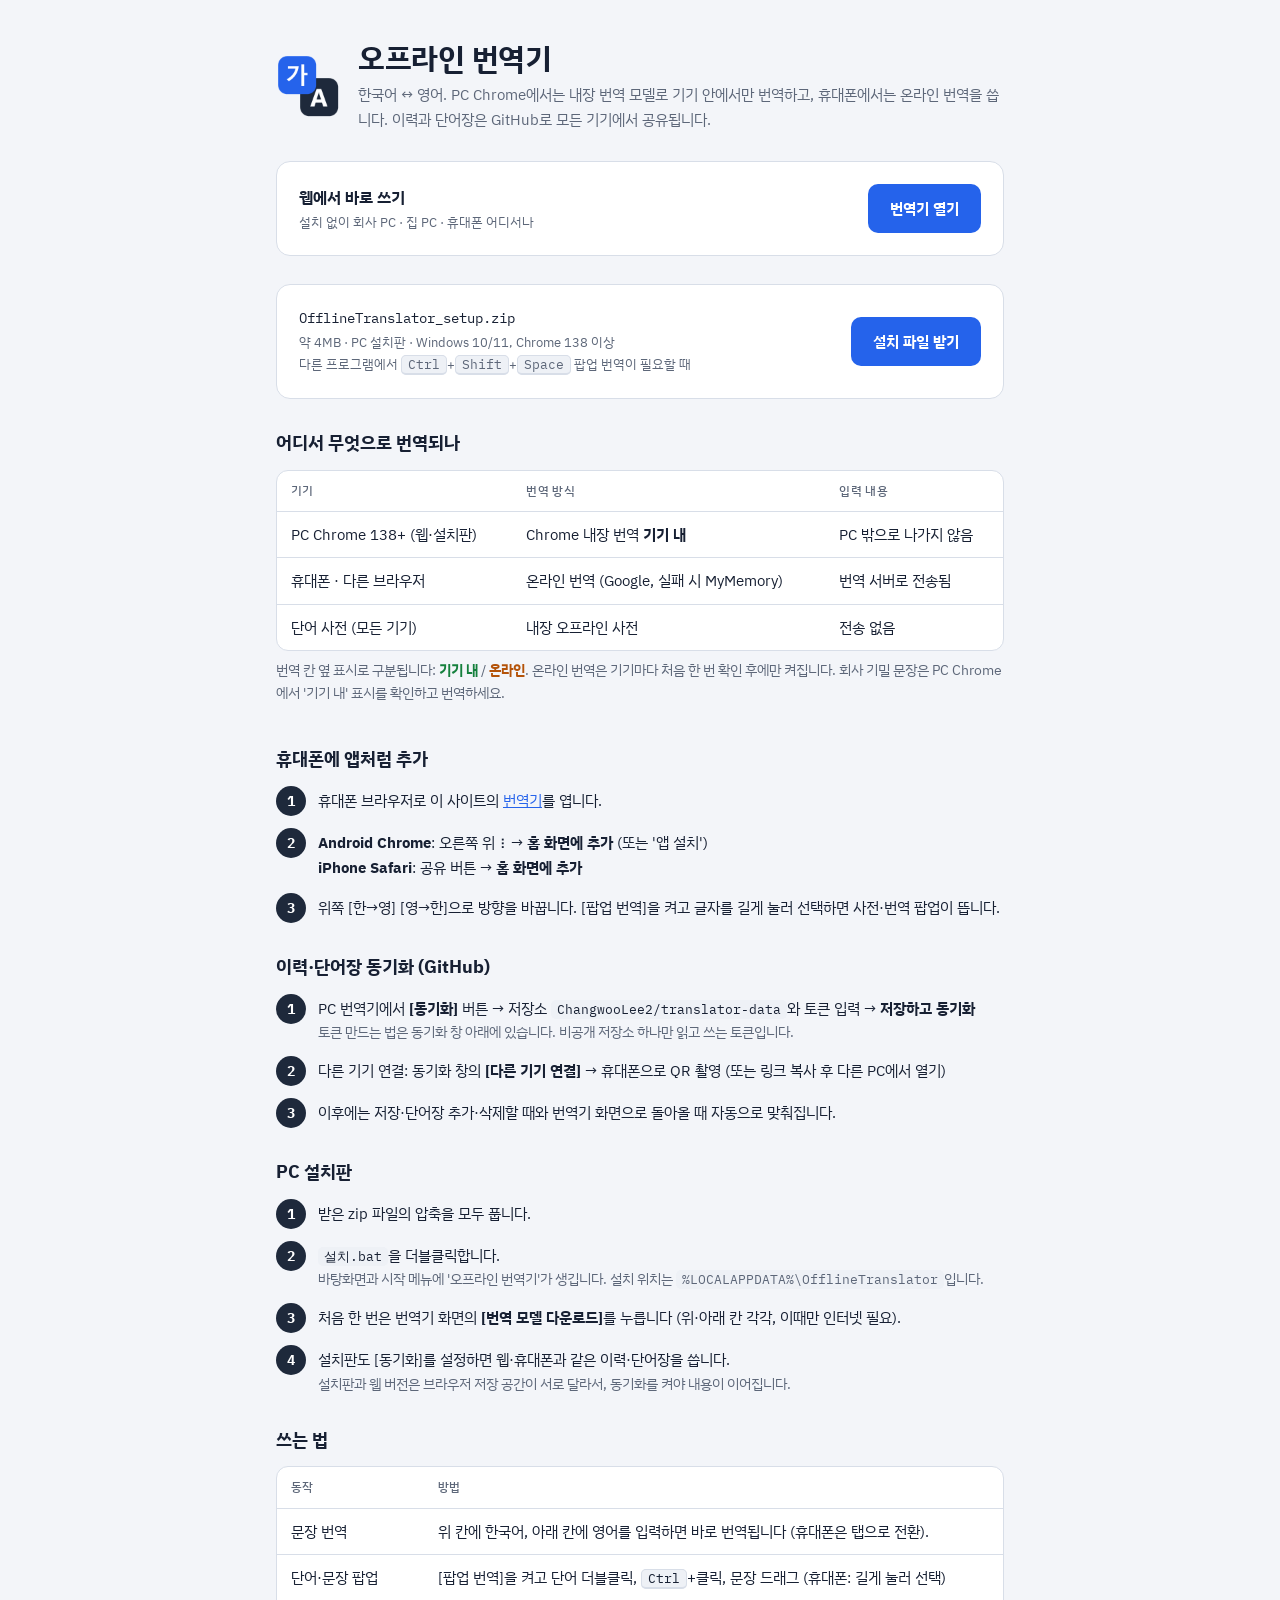
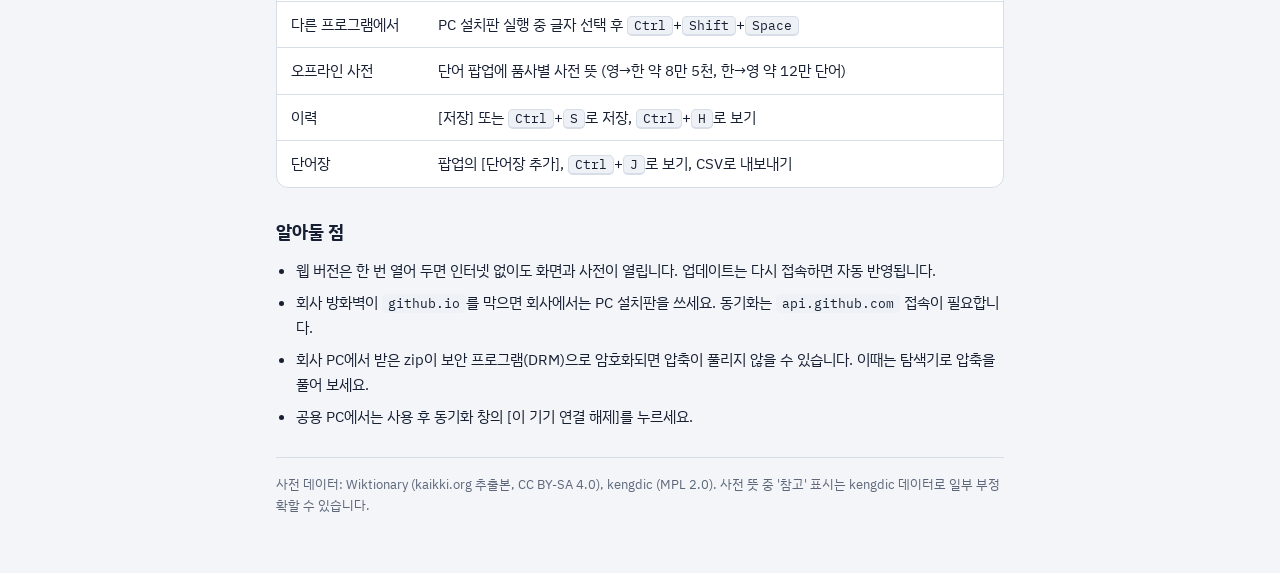
==== download.html @ 3a521b4b "웹 버전 번역기: PC 기기 내 번역 + 휴대폰 온라인 번역, GitHub 동기화, PWA, 설치판 zip Co-Authored-By: Claude Opus 5.5 <noreply" ====
<!doctype html>
<html lang="ko">
<head>
<meta charset="utf-8">
<meta name="viewport" content="width=device-width, initial-scale=1">
<title>오프라인 번역기 — 받기 · 사용법</title>
<link rel="icon" href="icon-192.png">
<link rel="manifest" href="manifest.webmanifest">
<link rel="preconnect" href="https://fonts.googleapis.com">
<link rel="preconnect" href="https://fonts.gstatic.com" crossorigin>
<link rel="stylesheet" href="https://fonts.googleapis.com/css2?family=IBM+Plex+Sans+KR:wght@400;500;700&family=IBM+Plex+Mono:wght@500&display=swap">
<style>
  /* Layout: one narrow column — identity + download card up top, then install steps, usage, notes.
     Palette taken from the app icon (blue "가" card over navy "A" card). */
  :root {
    --bg: #f3f5f9;
    --surface: #ffffff;
    --ink: #172033;
    --muted: #5d6779;
    --line: #d8dee8;
    --accent: #2563eb;
    --accent-ink: #ffffff;
    --navy: #1e293b;
    --key-bg: #eef1f6;
    --ok: #15803d;
    --err: #b91c1c;
    --font-body: "IBM Plex Sans KR", "Malgun Gothic", "Apple SD Gothic Neo", sans-serif;
    --font-mono: "IBM Plex Mono", Consolas, "Courier New", monospace;
  }
  @media (prefers-color-scheme: dark) {
    :root:not([data-theme="light"]) {
      --bg: #11151c; --surface: #1a1f29; --ink: #e7eaf0; --muted: #9aa3b2; --line: #2d3442;
      --accent: #5b8cff; --accent-ink: #0b1020; --navy: #0b1020; --key-bg: #252c39; --ok: #4ade80; --err: #f87171;
      color-scheme: dark;
    }
  }
  :root[data-theme="dark"] {
    --bg: #11151c; --surface: #1a1f29; --ink: #e7eaf0; --muted: #9aa3b2; --line: #2d3442;
    --accent: #5b8cff; --accent-ink: #0b1020; --navy: #0b1020; --key-bg: #252c39; --ok: #4ade80; --err: #f87171;
    color-scheme: dark;
  }

  * { box-sizing: border-box; }
  body { background: var(--bg); color: var(--ink); font: 15px/1.7 var(--font-body); }
  .wrap { max-width: 760px; margin: 0 auto; padding-inline: 16px; padding-block: 40px 56px; display: grid; gap: 36px; }

  header { display: grid; grid-template-columns: auto 1fr; gap: 18px; align-items: center; }
  header img { width: 64px; height: 64px; }
  h1 { font-size: 30px; line-height: 1.25; margin: 0; letter-spacing: -0.01em; text-wrap: balance; }
  .lede { margin: 4px 0 0; color: var(--muted); }

  .get { background: var(--surface); border: 1px solid var(--line); border-radius: 14px; padding: 22px;
    display: grid; grid-template-columns: 1fr auto; gap: 16px 20px; align-items: center; }
  .get .file { font-family: var(--font-mono); font-size: 14px; word-break: break-all; }
  .get .meta { color: var(--muted); font-size: 13px; }
  .btn { font: inherit; font-weight: 700; font-size: 15px; border: 0; border-radius: 10px; cursor: pointer;
    padding: 12px 22px; background: var(--accent); color: var(--accent-ink); white-space: nowrap; }
  .btn:hover { filter: brightness(1.08); }
  .btn:focus-visible { outline: 3px solid var(--accent); outline-offset: 3px; }
  .btn:disabled { opacity: .6; cursor: default; filter: none; }
  #status { grid-column: 1 / -1; margin: 0; font-size: 13px; min-height: 1.7em; color: var(--muted); }
  #status.ok { color: var(--ok); } #status.err { color: var(--err); }

  h2 { font-size: 18px; margin: 0 0 12px; text-wrap: balance; }
  section > p { margin: 0 0 10px; }

  ol.steps { list-style: none; margin: 0; padding: 0; display: grid; gap: 12px; counter-reset: s; }
  ol.steps li { counter-increment: s; display: grid; grid-template-columns: 30px 1fr; gap: 12px; align-items: start; }
  ol.steps li::before { content: counter(s); width: 30px; height: 30px; border-radius: 50%; display: grid; place-items: center;
    background: var(--navy); color: #fff; font-weight: 700; font-size: 14px; line-height: 1; }
  ol.steps li > div { min-width: 0; padding-top: 2px; }
  .sub { color: var(--muted); font-size: 13.5px; }

  code, kbd { font-family: var(--font-mono); font-size: 13px; }
  code { background: var(--key-bg); border-radius: 5px; padding: 1px 6px; word-break: break-all; }
  kbd { background: var(--key-bg); border: 1px solid var(--line); border-bottom-width: 2px; border-radius: 5px; padding: 0 6px; white-space: nowrap; }

  .table { overflow-x: auto; border: 1px solid var(--line); border-radius: 12px; background: var(--surface); }
  table { border-collapse: collapse; width: 100%; min-width: 460px; }
  th, td { text-align: left; padding: 10px 14px; border-bottom: 1px solid var(--line); vertical-align: top; }
  tr:last-child td { border-bottom: 0; }
  th { font-size: 12px; letter-spacing: .04em; color: var(--muted); font-weight: 500; }
  td:first-child { white-space: nowrap; }

  ul.notes { margin: 0; padding-left: 20px; display: grid; gap: 6px; }
  footer { color: var(--muted); font-size: 12.5px; border-top: 1px solid var(--line); padding-top: 16px; }

  @media (max-width: 560px) {
    h1 { font-size: 24px; }
    .get { grid-template-columns: 1fr; }
    .btn { width: 100%; }
  }
</style>
<style>
  body { margin: 0; }
  a { color: var(--accent); }
  a.btn { display: inline-block; text-align: center; text-decoration: none; }
  .wrap { gap: 28px; }
  .wrap > * { min-width: 0; }
  .get .file.plain { font-family: var(--font-body); font-weight: 700; font-size: 16px; }
</style>
</head>
<body>
<div class="wrap">
  <header>
    <img alt="" src="icon-192.png">
    <div>
      <h1>오프라인 번역기</h1>
      <p class="lede">한국어 ↔ 영어. PC Chrome에서는 내장 번역 모델로 기기 안에서만 번역하고, 휴대폰에서는 온라인 번역을 씁니다. 이력과 단어장은 GitHub로 모든 기기에서 공유됩니다.</p>
    </div>
  </header>

  <div class="get">
    <div>
      <div class="file plain">웹에서 바로 쓰기</div>
      <div class="meta">설치 없이 회사 PC · 집 PC · 휴대폰 어디서나</div>
    </div>
    <a class="btn" href="./">번역기 열기</a>
  </div>

  <div class="get">
    <div>
      <div class="file">OfflineTranslator_setup.zip</div>
      <div class="meta"><span id="zipSize">약 4MB</span> · PC 설치판 · Windows 10/11, Chrome 138 이상<br>다른 프로그램에서 <kbd>Ctrl</kbd>+<kbd>Shift</kbd>+<kbd>Space</kbd> 팝업 번역이 필요할 때</div>
    </div>
    <a class="btn" href="setup/OfflineTranslator_setup.zip" download>설치 파일 받기</a>
  </div>

  <section>
    <h2>어디서 무엇으로 번역되나</h2>
    <div class="table">
      <table>
        <thead><tr><th>기기</th><th>번역 방식</th><th>입력 내용</th></tr></thead>
        <tbody>
          <tr><td>PC Chrome 138+ (웹·설치판)</td><td>Chrome 내장 번역 <b>기기 내</b></td><td>PC 밖으로 나가지 않음</td></tr>
          <tr><td>휴대폰 · 다른 브라우저</td><td>온라인 번역 (Google, 실패 시 MyMemory)</td><td>번역 서버로 전송됨</td></tr>
          <tr><td>단어 사전 (모든 기기)</td><td>내장 오프라인 사전</td><td>전송 없음</td></tr>
        </tbody>
      </table>
    </div>
    <p class="sub" style="margin-top:8px">번역 칸 옆 표시로 구분됩니다: <b style="color:var(--ok)">기기 내</b> / <b style="color:#b45309">온라인</b>. 온라인 번역은 기기마다 처음 한 번 확인 후에만 켜집니다. 회사 기밀 문장은 PC Chrome에서 '기기 내' 표시를 확인하고 번역하세요.</p>
  </section>

  <section>
    <h2>휴대폰에 앱처럼 추가</h2>
    <ol class="steps">
      <li><div>휴대폰 브라우저로 이 사이트의 <a href="./">번역기</a>를 엽니다.</div></li>
      <li><div><b>Android Chrome</b>: 오른쪽 위 ⋮ → <b>홈 화면에 추가</b> (또는 '앱 설치')<br><b>iPhone Safari</b>: 공유 버튼 → <b>홈 화면에 추가</b></div></li>
      <li><div>위쪽 [한→영] [영→한]으로 방향을 바꿉니다. [팝업 번역]을 켜고 글자를 길게 눌러 선택하면 사전·번역 팝업이 뜹니다.</div></li>
    </ol>
  </section>

  <section>
    <h2>이력·단어장 동기화 (GitHub)</h2>
    <ol class="steps">
      <li><div>PC 번역기에서 <b>[동기화]</b> 버튼 → 저장소 <code>ChangwooLee2/translator-data</code>와 토큰 입력 → <b>저장하고 동기화</b><div class="sub">토큰 만드는 법은 동기화 창 아래에 있습니다. 비공개 저장소 하나만 읽고 쓰는 토큰입니다.</div></div></li>
      <li><div>다른 기기 연결: 동기화 창의 <b>[다른 기기 연결]</b> → 휴대폰으로 QR 촬영 (또는 링크 복사 후 다른 PC에서 열기)</div></li>
      <li><div>이후에는 저장·단어장 추가·삭제할 때와 번역기 화면으로 돌아올 때 자동으로 맞춰집니다.</div></li>
    </ol>
  </section>

  <section>
    <h2>PC 설치판</h2>
    <ol class="steps">
      <li><div>받은 zip 파일의 압축을 모두 풉니다.</div></li>
      <li><div><code>설치.bat</code>을 더블클릭합니다.<div class="sub">바탕화면과 시작 메뉴에 '오프라인 번역기'가 생깁니다. 설치 위치는 <code>%LOCALAPPDATA%\OfflineTranslator</code>입니다.</div></div></li>
      <li><div>처음 한 번은 번역기 화면의 <b>[번역 모델 다운로드]</b>를 누릅니다 (위·아래 칸 각각, 이때만 인터넷 필요).</div></li>
      <li><div>설치판도 [동기화]를 설정하면 웹·휴대폰과 같은 이력·단어장을 씁니다.<div class="sub">설치판과 웹 버전은 브라우저 저장 공간이 서로 달라서, 동기화를 켜야 내용이 이어집니다.</div></div></li>
    </ol>
  </section>

  <section>
    <h2>쓰는 법</h2>
    <div class="table">
      <table>
        <thead><tr><th>동작</th><th>방법</th></tr></thead>
        <tbody>
          <tr><td>문장 번역</td><td>위 칸에 한국어, 아래 칸에 영어를 입력하면 바로 번역됩니다 (휴대폰은 탭으로 전환).</td></tr>
          <tr><td>단어·문장 팝업</td><td>[팝업 번역]을 켜고 단어 더블클릭, <kbd>Ctrl</kbd>+클릭, 문장 드래그 (휴대폰: 길게 눌러 선택)</td></tr>
          <tr><td>다른 프로그램에서</td><td>PC 설치판 실행 중 글자 선택 후 <kbd>Ctrl</kbd>+<kbd>Shift</kbd>+<kbd>Space</kbd></td></tr>
          <tr><td>오프라인 사전</td><td>단어 팝업에 품사별 사전 뜻 (영→한 약 8만 5천, 한→영 약 12만 단어)</td></tr>
          <tr><td>이력</td><td>[저장] 또는 <kbd>Ctrl</kbd>+<kbd>S</kbd>로 저장, <kbd>Ctrl</kbd>+<kbd>H</kbd>로 보기</td></tr>
          <tr><td>단어장</td><td>팝업의 [단어장 추가], <kbd>Ctrl</kbd>+<kbd>J</kbd>로 보기, CSV로 내보내기</td></tr>
        </tbody>
      </table>
    </div>
  </section>

  <section>
    <h2>알아둘 점</h2>
    <ul class="notes">
      <li>웹 버전은 한 번 열어 두면 인터넷 없이도 화면과 사전이 열립니다. 업데이트는 다시 접속하면 자동 반영됩니다.</li>
      <li>회사 방화벽이 <code>github.io</code>를 막으면 회사에서는 PC 설치판을 쓰세요. 동기화는 <code>api.github.com</code> 접속이 필요합니다.</li>
      <li>회사 PC에서 받은 zip이 보안 프로그램(DRM)으로 암호화되면 압축이 풀리지 않을 수 있습니다. 이때는 탐색기로 압축을 풀어 보세요.</li>
      <li>공용 PC에서는 사용 후 동기화 창의 [이 기기 연결 해제]를 누르세요.</li>
    </ul>
  </section>

  <footer>
    사전 데이터: Wiktionary (kaikki.org 추출본, CC BY-SA 4.0), kengdic (MPL 2.0). 사전 뜻 중 '참고' 표시는 kengdic 데이터로 일부 부정확할 수 있습니다.
  </footer>
</div>
</body>
</html>
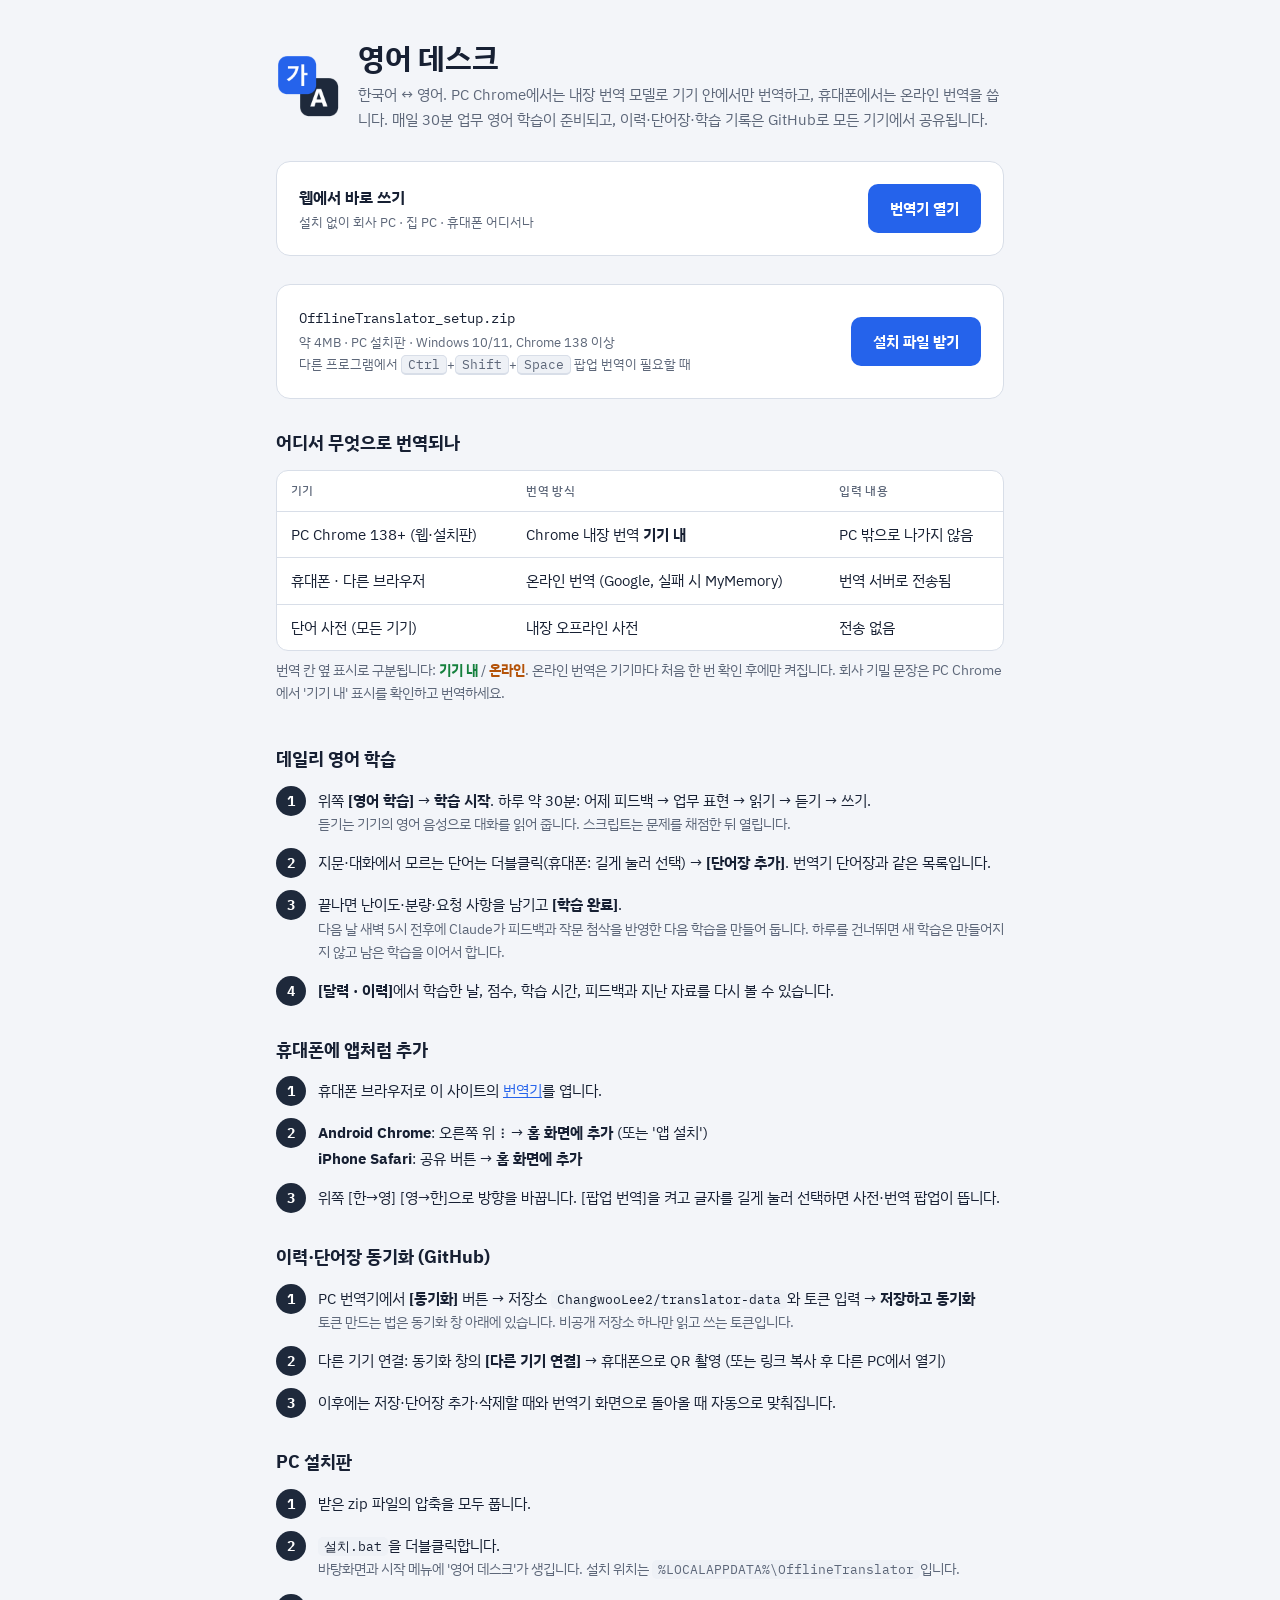
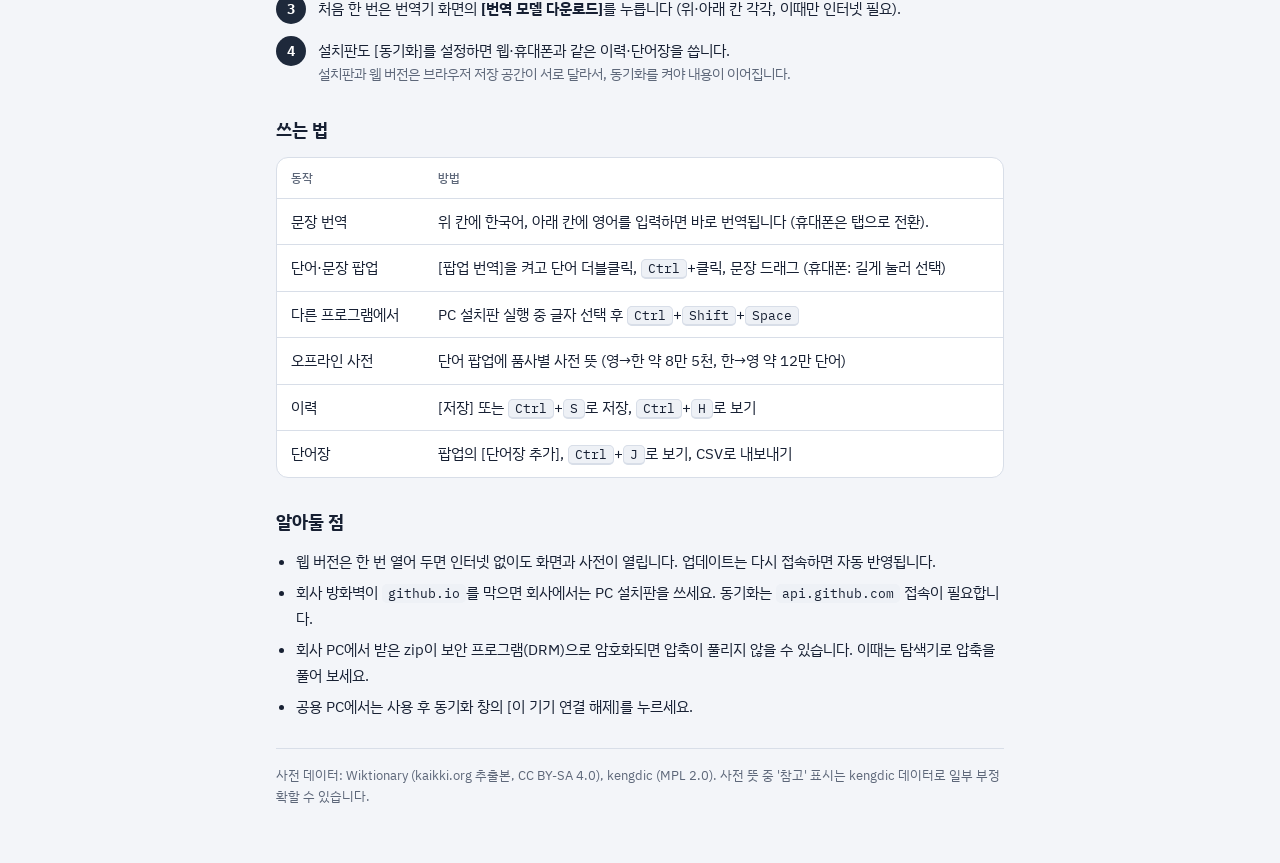
==== commit edb81a26: "영어 데스크: 데일리 업무 영어 학습(읽기·듣기·쓰기), 학습 달력·이력, 피드백 기반 자료 생성 규칙, 단어장 연동 Co-Authored-By: Claude Opus 5.5 <n" ====
--- a/download.html
+++ b/download.html
@@ -3,7 +3,7 @@
 <head>
 <meta charset="utf-8">
 <meta name="viewport" content="width=device-width, initial-scale=1">
-<title>오프라인 번역기 — 받기 · 사용법</title>
+<title>영어 데스크 — 받기 · 사용법</title>
 <link rel="icon" href="icon-192.png">
 <link rel="manifest" href="manifest.webmanifest">
 <link rel="preconnect" href="https://fonts.googleapis.com">
@@ -105,8 +105,8 @@
   <header>
     <img alt="" src="icon-192.png">
     <div>
-      <h1>오프라인 번역기</h1>
-      <p class="lede">한국어 ↔ 영어. PC Chrome에서는 내장 번역 모델로 기기 안에서만 번역하고, 휴대폰에서는 온라인 번역을 씁니다. 이력과 단어장은 GitHub로 모든 기기에서 공유됩니다.</p>
+      <h1>영어 데스크</h1>
+      <p class="lede">한국어 ↔ 영어. PC Chrome에서는 내장 번역 모델로 기기 안에서만 번역하고, 휴대폰에서는 온라인 번역을 씁니다. 매일 30분 업무 영어 학습이 준비되고, 이력·단어장·학습 기록은 GitHub로 모든 기기에서 공유됩니다.</p>
     </div>
   </header>
 
@@ -142,6 +142,16 @@
   </section>
 
   <section>
+    <h2>데일리 영어 학습</h2>
+    <ol class="steps">
+      <li><div>위쪽 <b>[영어 학습]</b> → <b>학습 시작</b>. 하루 약 30분: 어제 피드백 → 업무 표현 → 읽기 → 듣기 → 쓰기.<div class="sub">듣기는 기기의 영어 음성으로 대화를 읽어 줍니다. 스크립트는 문제를 채점한 뒤 열립니다.</div></div></li>
+      <li><div>지문·대화에서 모르는 단어는 더블클릭(휴대폰: 길게 눌러 선택) → <b>[단어장 추가]</b>. 번역기 단어장과 같은 목록입니다.</div></li>
+      <li><div>끝나면 난이도·분량·요청 사항을 남기고 <b>[학습 완료]</b>.<div class="sub">다음 날 새벽 5시 전후에 Claude가 피드백과 작문 첨삭을 반영한 다음 학습을 만들어 둡니다. 하루를 건너뛰면 새 학습은 만들어지지 않고 남은 학습을 이어서 합니다.</div></div></li>
+      <li><div><b>[달력 · 이력]</b>에서 학습한 날, 점수, 학습 시간, 피드백과 지난 자료를 다시 볼 수 있습니다.</div></li>
+    </ol>
+  </section>
+
+  <section>
     <h2>휴대폰에 앱처럼 추가</h2>
     <ol class="steps">
       <li><div>휴대폰 브라우저로 이 사이트의 <a href="./">번역기</a>를 엽니다.</div></li>
@@ -163,7 +173,7 @@
     <h2>PC 설치판</h2>
     <ol class="steps">
       <li><div>받은 zip 파일의 압축을 모두 풉니다.</div></li>
-      <li><div><code>설치.bat</code>을 더블클릭합니다.<div class="sub">바탕화면과 시작 메뉴에 '오프라인 번역기'가 생깁니다. 설치 위치는 <code>%LOCALAPPDATA%\OfflineTranslator</code>입니다.</div></div></li>
+      <li><div><code>설치.bat</code>을 더블클릭합니다.<div class="sub">바탕화면과 시작 메뉴에 '영어 데스크'가 생깁니다. 설치 위치는 <code>%LOCALAPPDATA%\OfflineTranslator</code>입니다.</div></div></li>
       <li><div>처음 한 번은 번역기 화면의 <b>[번역 모델 다운로드]</b>를 누릅니다 (위·아래 칸 각각, 이때만 인터넷 필요).</div></li>
       <li><div>설치판도 [동기화]를 설정하면 웹·휴대폰과 같은 이력·단어장을 씁니다.<div class="sub">설치판과 웹 버전은 브라우저 저장 공간이 서로 달라서, 동기화를 켜야 내용이 이어집니다.</div></div></li>
     </ol>
